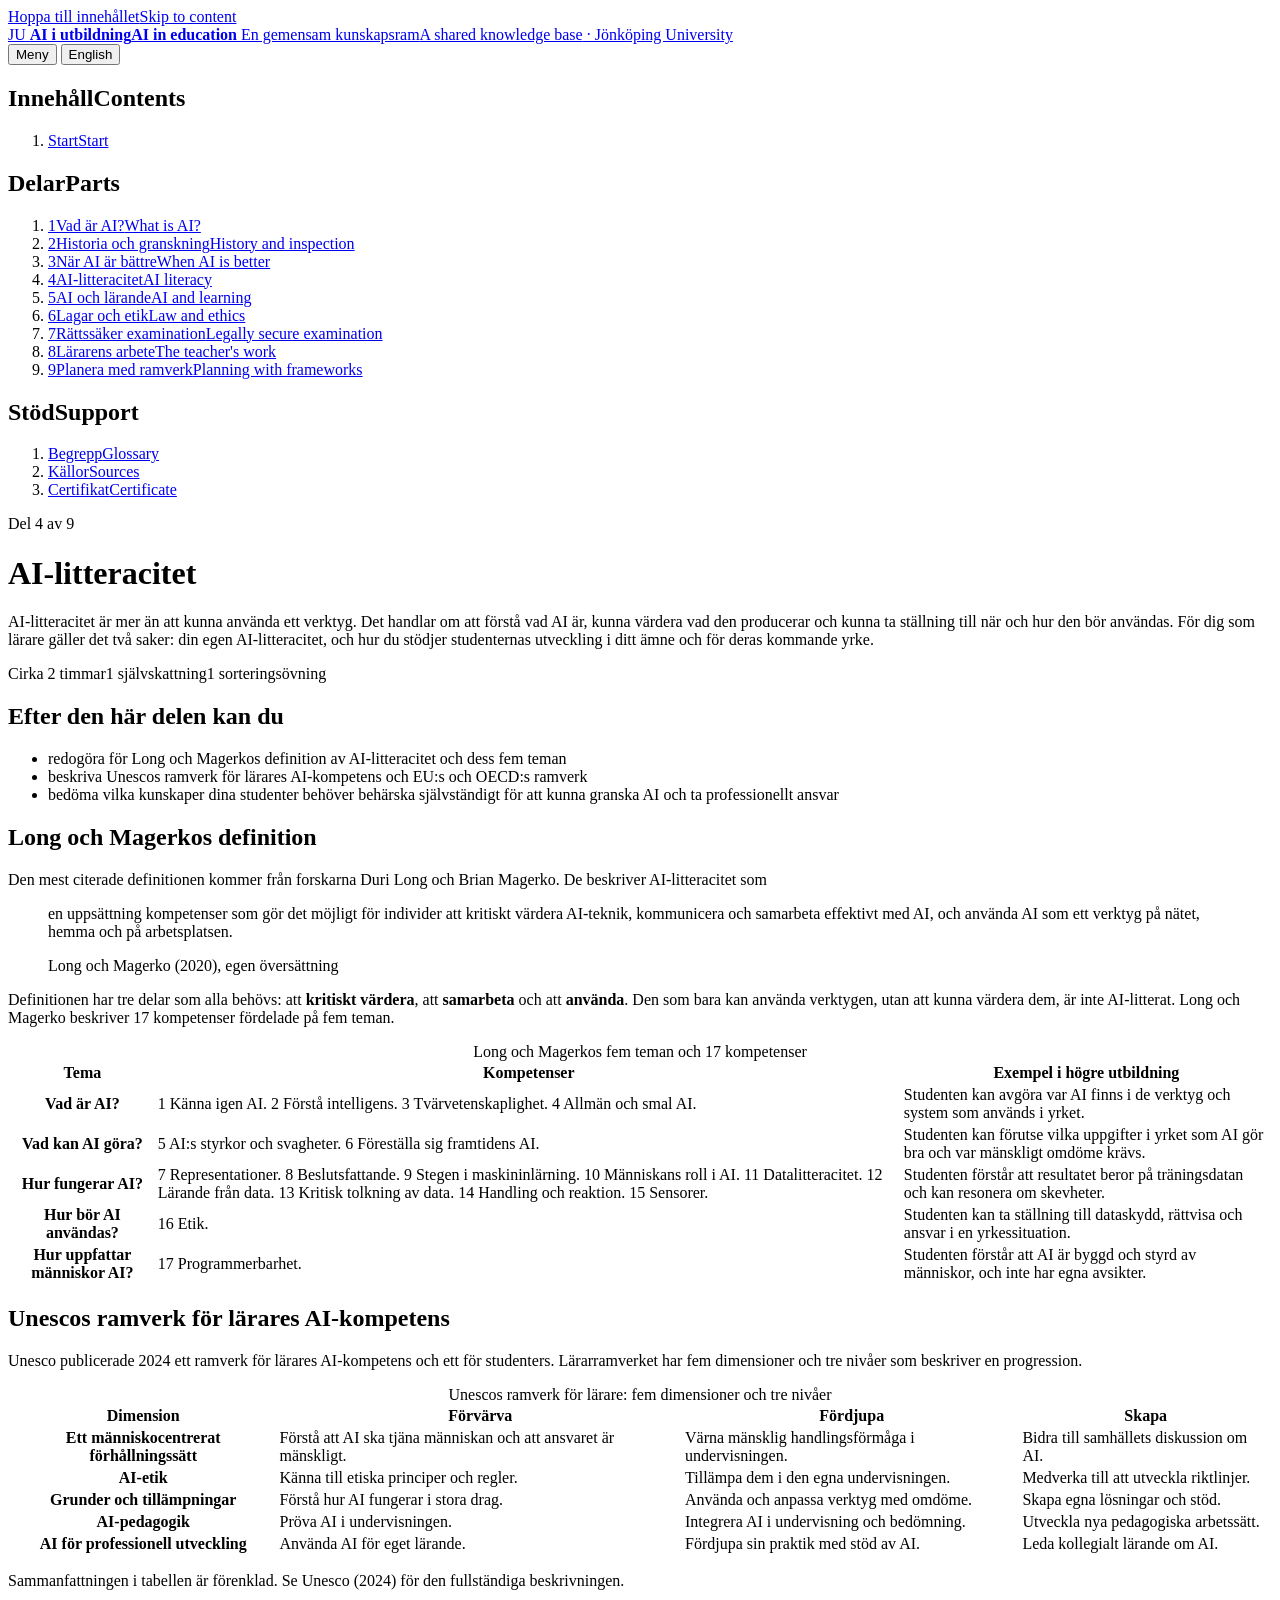
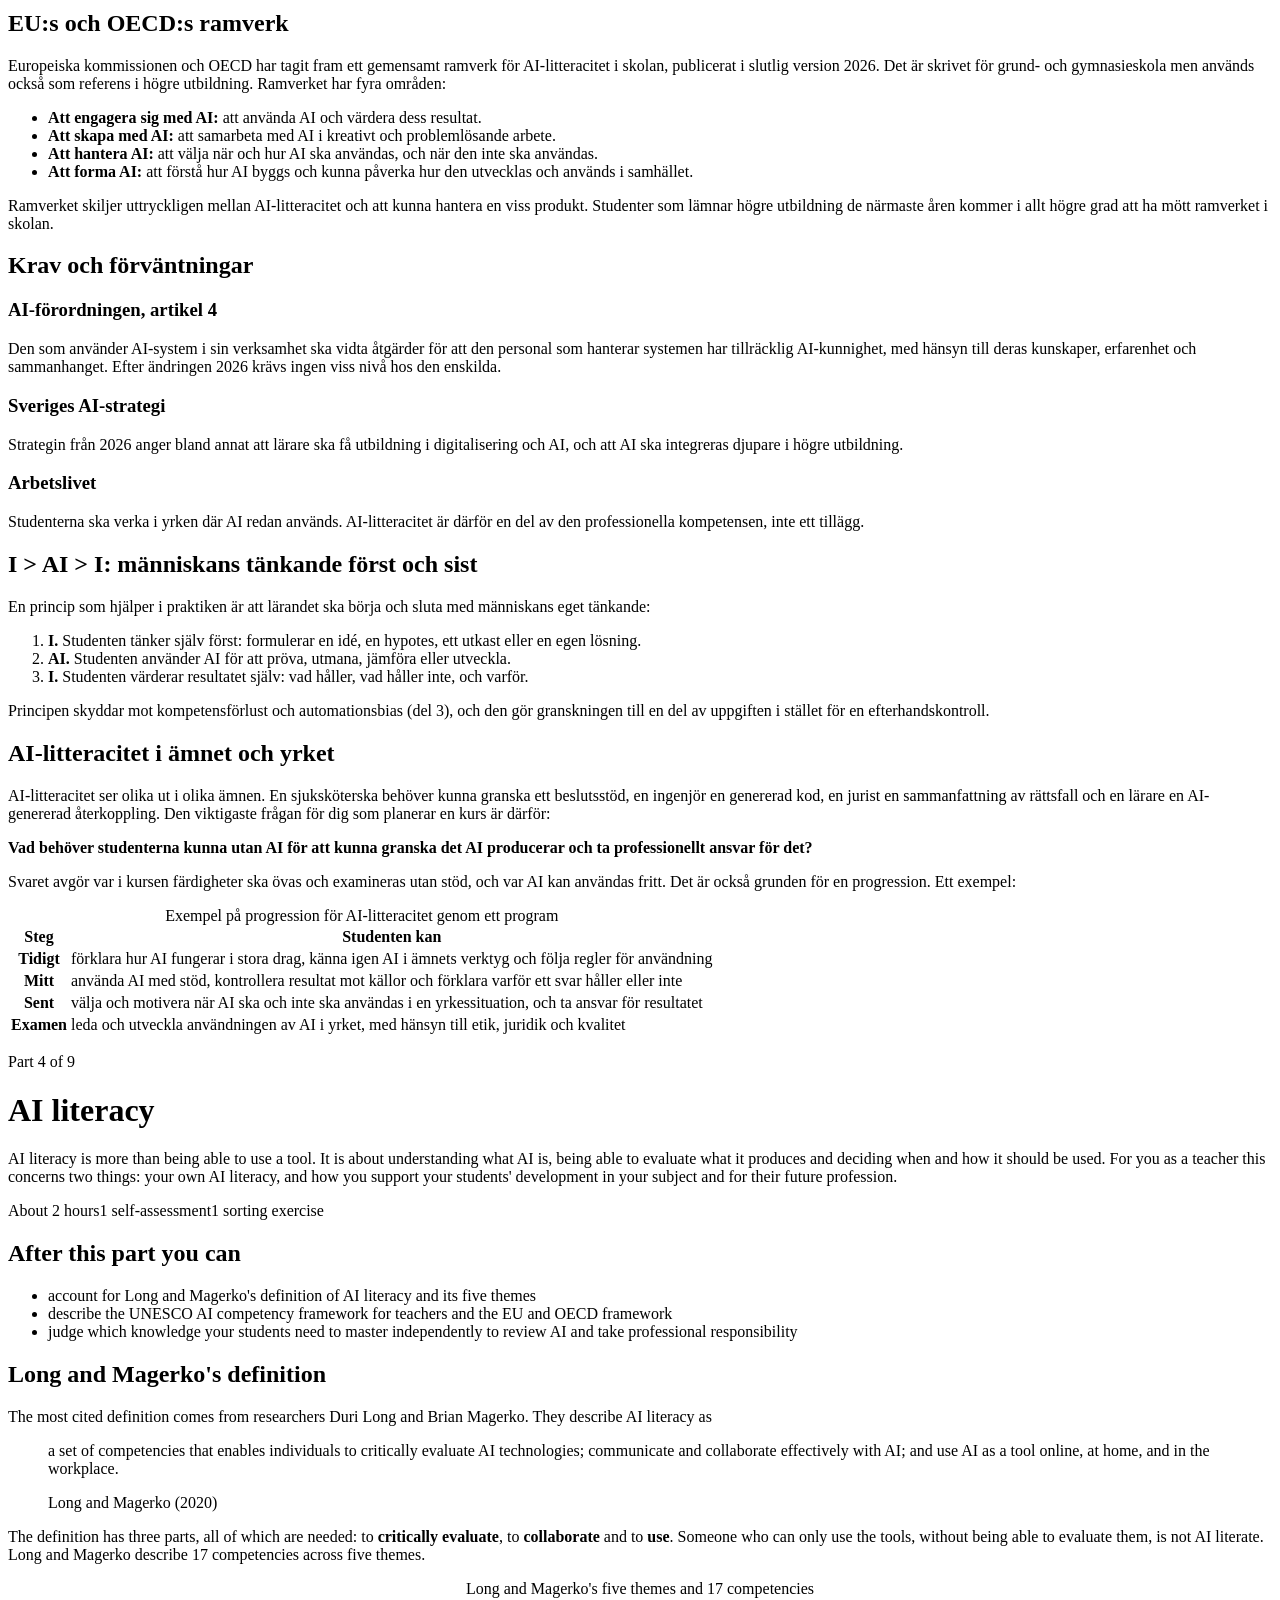
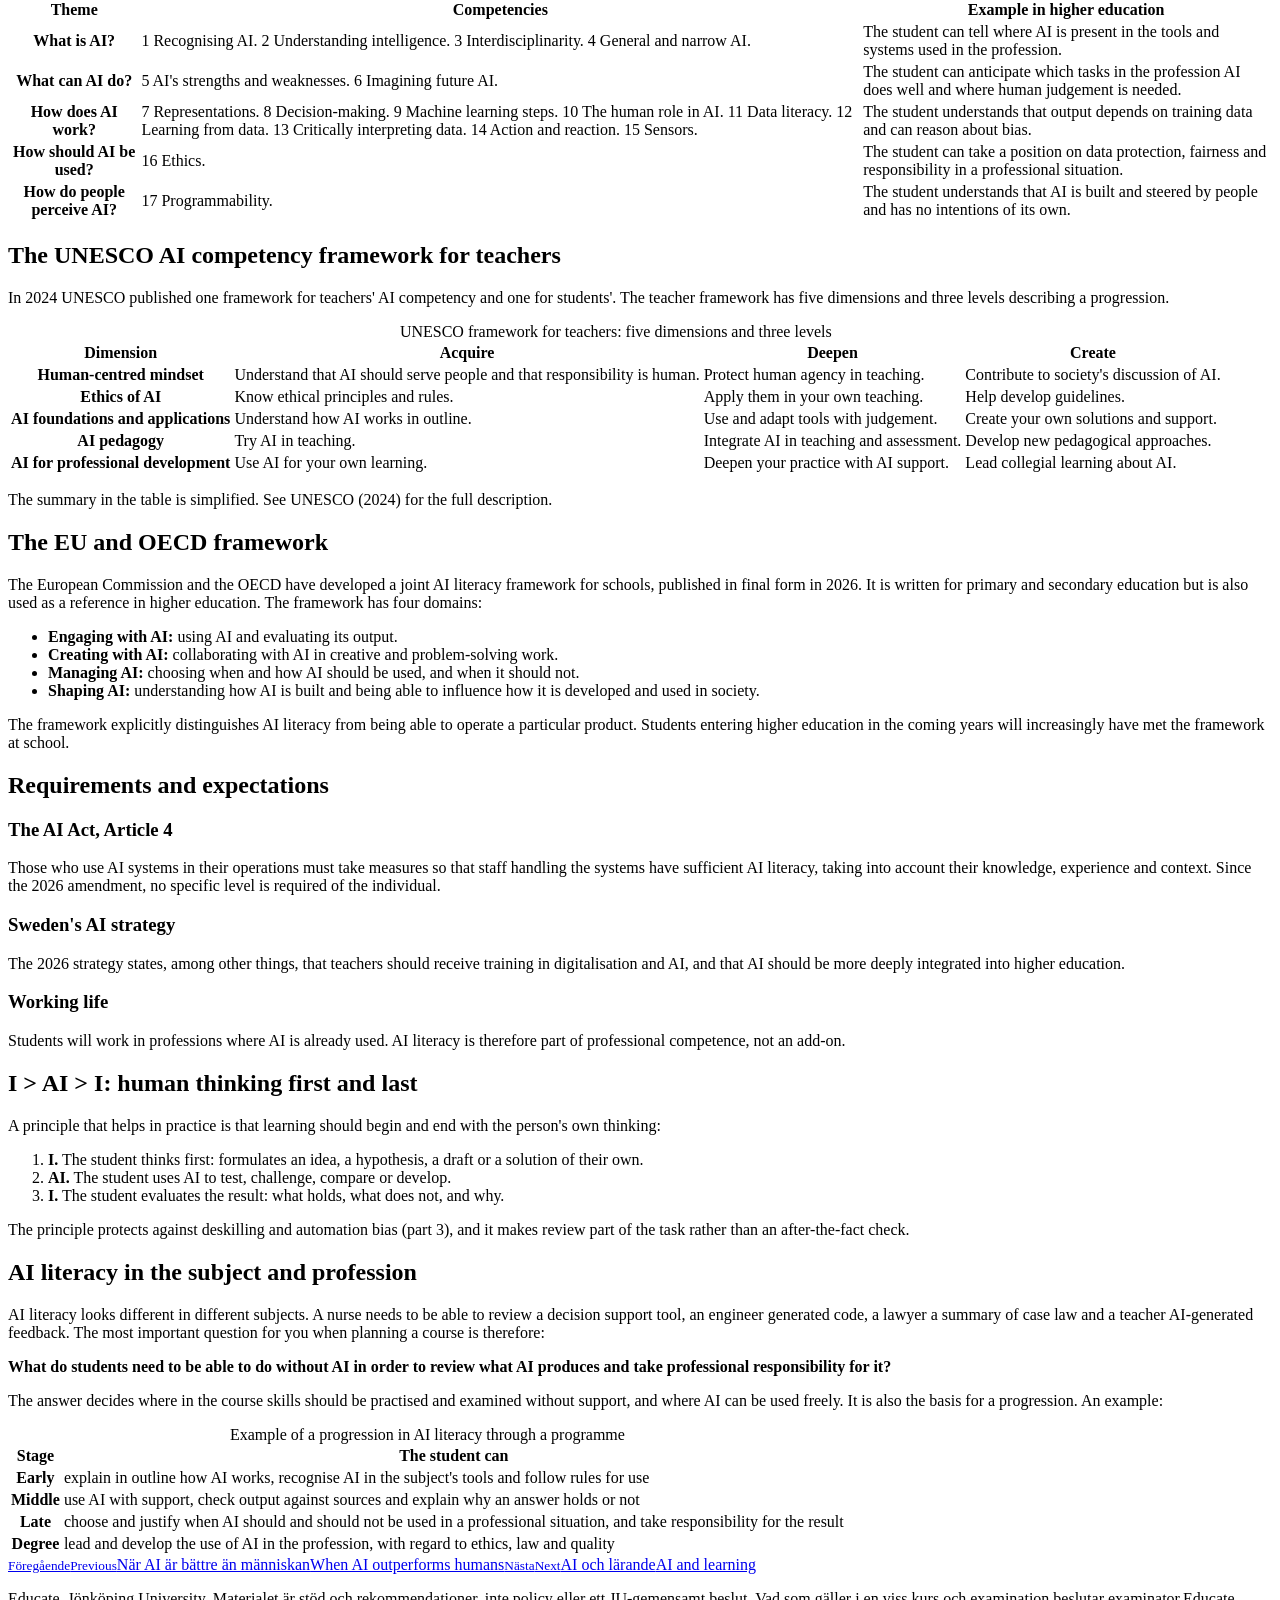
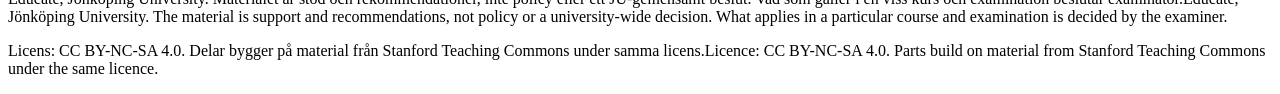
==== ai-litteracitet.html @ 19b761ac "1st draft interactive web course module EducateAI" ====
<!doctype html>
<html lang="sv" data-lang="sv">
<head>
<meta charset="utf-8">
<meta name="viewport" content="width=device-width, initial-scale=1">
<title data-sv="AI-litteracitet | AI i utbildning" data-en="AI literacy | AI in education">AI-litteracitet | AI i utbildning</title>
<meta name="description" content="Long och Magerko, Unescos och EU:s ramverk, AI-förordningens krav och AI-litteracitet i ämne och yrke.">
<link rel="stylesheet" href="assets/style.css">
<script>(function(){try{var q=new URLSearchParams(location.search).get('lang');var l=q||JSON.parse(localStorage.getItem('aiu:lang')||'"sv"');if(l==='en'){document.documentElement.lang='en';document.documentElement.dataset.lang='en';}}catch(e){}})();</script>
<script src="assets/app.js" defer></script>
</head>
<body data-page="ai-litteracitet">
<a class="skip" href="#main"><span class="l-sv">Hoppa till innehållet</span><span class="l-en">Skip to content</span></a>
<header class="top">
  <div class="top-inner">
    <a class="brand" href="index.html" data-internal>
      <span class="brand-mark" aria-hidden="true">JU</span>
      <span class="brand-text"><strong><span class="l-sv">AI i utbildning</span><span class="l-en">AI in education</span></strong>
      <span><span class="l-sv">En gemensam kunskapsram</span><span class="l-en">A shared knowledge base</span> · Jönköping University</span></span>
    </a>
    <div class="top-actions">
      <button type="button" class="btn-top menu-btn" id="menuBtn" aria-controls="side" aria-expanded="false">Meny</button>
      <button type="button" class="btn-top" id="langBtn" lang="en" aria-label="Switch to English">English</button>
    </div>
  </div>
</header>
<div class="layout">
<nav class="side" id="side" aria-labelledby="navTitle"><h2 id="navTitle"><span class="l-sv">Innehåll</span><span class="l-en">Contents</span></h2><ol><li><a href="index.html" data-internal data-page="index"><span class="num" aria-hidden="true"></span><span><span class="l-sv">Start</span><span class="l-en">Start</span></span><span></span></a></li></ol><h2 class="group"><span class="l-sv">Delar</span><span class="l-en">Parts</span></h2><ol><li><a href="vad-ar-ai.html" data-internal data-page="vad-ar-ai"><span class="num" aria-hidden="true">1</span><span><span class="l-sv">Vad är AI?</span><span class="l-en">What is AI?</span></span><span class="done" role="img"></span></a></li><li><a href="historia.html" data-internal data-page="historia"><span class="num" aria-hidden="true">2</span><span><span class="l-sv">Historia och granskning</span><span class="l-en">History and inspection</span></span><span class="done" role="img"></span></a></li><li><a href="nar-ai-ar-battre.html" data-internal data-page="nar-ai-ar-battre"><span class="num" aria-hidden="true">3</span><span><span class="l-sv">När AI är bättre</span><span class="l-en">When AI is better</span></span><span class="done" role="img"></span></a></li><li><a href="ai-litteracitet.html" data-internal data-page="ai-litteracitet" aria-current="page"><span class="num" aria-hidden="true">4</span><span><span class="l-sv">AI-litteracitet</span><span class="l-en">AI literacy</span></span><span class="done" role="img"></span></a></li><li><a href="ai-och-larande.html" data-internal data-page="ai-och-larande"><span class="num" aria-hidden="true">5</span><span><span class="l-sv">AI och lärande</span><span class="l-en">AI and learning</span></span><span class="done" role="img"></span></a></li><li><a href="lagar-och-etik.html" data-internal data-page="lagar-och-etik"><span class="num" aria-hidden="true">6</span><span><span class="l-sv">Lagar och etik</span><span class="l-en">Law and ethics</span></span><span class="done" role="img"></span></a></li><li><a href="rattssaker-examination.html" data-internal data-page="rattssaker-examination"><span class="num" aria-hidden="true">7</span><span><span class="l-sv">Rättssäker examination</span><span class="l-en">Legally secure examination</span></span><span class="done" role="img"></span></a></li><li><a href="lararens-arbete.html" data-internal data-page="lararens-arbete"><span class="num" aria-hidden="true">8</span><span><span class="l-sv">Lärarens arbete</span><span class="l-en">The teacher's work</span></span><span class="done" role="img"></span></a></li><li><a href="planera.html" data-internal data-page="planera"><span class="num" aria-hidden="true">9</span><span><span class="l-sv">Planera med ramverk</span><span class="l-en">Planning with frameworks</span></span><span class="done" role="img"></span></a></li></ol><h2 class="group"><span class="l-sv">Stöd</span><span class="l-en">Support</span></h2><ol><li><a href="begrepp.html" data-internal data-page="begrepp"><span class="num" aria-hidden="true"></span><span><span class="l-sv">Begrepp</span><span class="l-en">Glossary</span></span><span></span></a></li><li><a href="kallor.html" data-internal data-page="kallor"><span class="num" aria-hidden="true"></span><span><span class="l-sv">Källor</span><span class="l-en">Sources</span></span><span></span></a></li><li><a href="certifikat.html" data-internal data-page="certifikat"><span class="num" aria-hidden="true"></span><span><span class="l-sv">Certifikat</span><span class="l-en">Certificate</span></span><span></span></a></li></ol></nav>
<main id="main" tabindex="-1">
<div class="l-sv" lang="sv">
  <p class="crumbs">Del 4 av 9</p>
  <h1>AI-litteracitet</h1>
  <p class="lead">AI-litteracitet är mer än att kunna använda ett verktyg. Det handlar om att förstå vad AI är, kunna värdera vad den producerar och kunna ta ställning till när och hur den bör användas. För dig som lärare gäller det två saker: din egen AI-litteracitet, och hur du stödjer studenternas utveckling i ditt ämne och för deras kommande yrke.</p>
  <div class="meta-row"><span>Cirka 2 timmar</span><span>1 självskattning</span><span>1 sorteringsövning</span></div>

  <section class="goals" aria-labelledby="g4sv">
    <h2 id="g4sv">Efter den här delen kan du</h2>
    <ul>
      <li>redogöra för Long och Magerkos definition av AI-litteracitet och dess fem teman</li>
      <li>beskriva Unescos ramverk för lärares AI-kompetens och EU:s och OECD:s ramverk</li>
      <li>bedöma vilka kunskaper dina studenter behöver behärska självständigt för att kunna granska AI och ta professionellt ansvar</li>
    </ul>
  </section>
  <div class="gate" data-kind="bridge"><script type="application/json">{"q": "Med fällorna från förra delen i tankarna: vilka förmågor behöver en person ha för att inte gå i dem?", "prev": "nar-ai-ar-battre"}</script></div>


  <h2>Long och Magerkos definition</h2>
  <p>Den mest citerade definitionen kommer från forskarna Duri Long och Brian Magerko. De beskriver AI-litteracitet som</p>
  <blockquote><p>en uppsättning kompetenser som gör det möjligt för individer att kritiskt värdera AI-teknik, kommunicera och samarbeta effektivt med AI, och använda AI som ett verktyg på nätet, hemma och på arbetsplatsen.</p><footer>Long och Magerko (2020), egen översättning</footer></blockquote>
  <p>Definitionen har tre delar som alla behövs: att <strong>kritiskt värdera</strong>, att <strong>samarbeta</strong> och att <strong>använda</strong>. Den som bara kan använda verktygen, utan att kunna värdera dem, är inte AI-litterat. Long och Magerko beskriver 17 kompetenser fördelade på fem teman.</p>

  <div class="table-wrap">
  <table>
    <caption>Long och Magerkos fem teman och 17 kompetenser</caption>
    <thead><tr><th scope="col">Tema</th><th scope="col">Kompetenser</th><th scope="col">Exempel i högre utbildning</th></tr></thead>
    <tbody>
      <tr><th scope="row">Vad är AI?</th><td>1 Känna igen AI. 2 Förstå intelligens. 3 Tvärvetenskaplighet. 4 Allmän och smal AI.</td><td>Studenten kan avgöra var AI finns i de verktyg och system som används i yrket.</td></tr>
      <tr><th scope="row">Vad kan AI göra?</th><td>5 AI:s styrkor och svagheter. 6 Föreställa sig framtidens AI.</td><td>Studenten kan förutse vilka uppgifter i yrket som AI gör bra och var mänskligt omdöme krävs.</td></tr>
      <tr><th scope="row">Hur fungerar AI?</th><td>7 Representationer. 8 Beslutsfattande. 9 Stegen i maskininlärning. 10 Människans roll i AI. 11 Datalitteracitet. 12 Lärande från data. 13 Kritisk tolkning av data. 14 Handling och reaktion. 15 Sensorer.</td><td>Studenten förstår att resultatet beror på träningsdatan och kan resonera om skevheter.</td></tr>
      <tr><th scope="row">Hur bör AI användas?</th><td>16 Etik.</td><td>Studenten kan ta ställning till dataskydd, rättvisa och ansvar i en yrkessituation.</td></tr>
      <tr><th scope="row">Hur uppfattar människor AI?</th><td>17 Programmerbarhet.</td><td>Studenten förstår att AI är byggd och styrd av människor, och inte har egna avsikter.</td></tr>
    </tbody>
  </table>
  </div>

  <div class="ex" data-type="sort">
    <script type="application/json">{
      "badge": "Sortera", "title": "Vilket tema hör det till?",
      "intro": "Placera varje förmåga under det tema hos Long och Magerko som den passar bäst.",
      "categories": ["Vad är AI?", "Vad kan AI göra?", "Hur fungerar AI?", "Hur bör AI användas?", "Hur uppfattar människor AI?"],
      "items": [
        {"t": "Att kunna avgöra om en funktion i en journal- eller ekonomisystem bygger på AI.", "c": 0, "fb": "Att känna igen AI är den första kompetensen."},
        {"t": "Att förklara varför ett system tränat på data från ett land kan fungera sämre i ett annat.", "c": 2, "fb": "Det handlar om lärande från data och kritisk tolkning av data."},
        {"t": "Att bedöma vilka moment i en arbetsprocess som AI klarar och var en människa behövs.", "c": 1, "fb": "AI:s styrkor och svagheter."},
        {"t": "Att ta ställning till om en klients uppgifter får matas in i ett AI-verktyg.", "c": 3, "fb": "Etik, inklusive dataskydd och ansvar."},
        {"t": "Att förstå att en chattjänst inte har egna avsikter utan är byggd och styrd av människor.", "c": 4, "fb": "Programmerbarhet, och ett motmedel mot förmänskligande."},
        {"t": "Att kunna förklara i stora drag hur ett system lär sig från exempel.", "c": 2, "fb": "Stegen i maskininlärning."}
      ]
    }</script>
  </div>

    <div class="gate" data-kind="pause"><script type="application/json">{"q": "Long och Magerko skiljer på att använda, samarbeta och kritiskt värdera. Vilken av de tre är svagast hos dina studenter i dag, och hur märks det?"}</script></div>
  <h2>Unescos ramverk för lärares AI-kompetens</h2>
  <p>Unesco publicerade 2024 ett ramverk för lärares AI-kompetens och ett för studenters. Lärarramverket har fem dimensioner och tre nivåer som beskriver en progression.</p>
  <div class="table-wrap">
  <table>
    <caption>Unescos ramverk för lärare: fem dimensioner och tre nivåer</caption>
    <thead><tr><th scope="col">Dimension</th><th scope="col">Förvärva</th><th scope="col">Fördjupa</th><th scope="col">Skapa</th></tr></thead>
    <tbody>
      <tr><th scope="row">Ett människocentrerat förhållningssätt</th><td>Förstå att AI ska tjäna människan och att ansvaret är mänskligt.</td><td>Värna mänsklig handlingsförmåga i undervisningen.</td><td>Bidra till samhällets diskussion om AI.</td></tr>
      <tr><th scope="row">AI-etik</th><td>Känna till etiska principer och regler.</td><td>Tillämpa dem i den egna undervisningen.</td><td>Medverka till att utveckla riktlinjer.</td></tr>
      <tr><th scope="row">Grunder och tillämpningar</th><td>Förstå hur AI fungerar i stora drag.</td><td>Använda och anpassa verktyg med omdöme.</td><td>Skapa egna lösningar och stöd.</td></tr>
      <tr><th scope="row">AI-pedagogik</th><td>Pröva AI i undervisningen.</td><td>Integrera AI i undervisning och bedömning.</td><td>Utveckla nya pedagogiska arbetssätt.</td></tr>
      <tr><th scope="row">AI för professionell utveckling</th><td>Använda AI för eget lärande.</td><td>Fördjupa sin praktik med stöd av AI.</td><td>Leda kollegialt lärande om AI.</td></tr>
    </tbody>
  </table>
  </div>
  <p class="small muted">Sammanfattningen i tabellen är förenklad. Se Unesco (2024) för den fullständiga beskrivningen.</p>

  <div class="ex" data-type="self">
    <script type="application/json">{
      "id": "unesco", "badge": "Självskattning", "title": "Var står du enligt Unescos ramverk?",
      "intro": "Välj den nivå som bäst beskriver dig i dag för varje dimension. Använd resultatet när du planerar din fortsatta utveckling.",
      "levels": [
        {"name": "Inte ännu", "desc": "Jag har ännu inte arbetat med detta."},
        {"name": "Förvärva", "desc": "Jag har grundläggande förståelse och har prövat."},
        {"name": "Fördjupa", "desc": "Jag tillämpar detta med omdöme i min undervisning."},
        {"name": "Skapa", "desc": "Jag utvecklar nya arbetssätt och stödjer andra."}
      ],
      "dims": [
        {"name": "Människocentrerat förhållningssätt", "desc": "AI ska tjäna människan, och ansvaret är mänskligt."},
        {"name": "AI-etik", "desc": "Principer, regler och deras tillämpning."},
        {"name": "Grunder och tillämpningar", "desc": "Hur AI fungerar, och att använda verktyg med omdöme."},
        {"name": "AI-pedagogik", "desc": "AI i undervisning, lärande och bedömning."},
        {"name": "AI för professionell utveckling", "desc": "AI för ditt eget lärande och kollegialt lärande."}
      ],
      "advice": "Dimensioner att prioritera:"
    }</script>
  </div>

  <h2>EU:s och OECD:s ramverk</h2>
  <p>Europeiska kommissionen och OECD har tagit fram ett gemensamt ramverk för AI-litteracitet i skolan, publicerat i slutlig version 2026. Det är skrivet för grund- och gymnasieskola men används också som referens i högre utbildning. Ramverket har fyra områden:</p>
  <ul>
    <li><strong>Att engagera sig med AI:</strong> att använda AI och värdera dess resultat.</li>
    <li><strong>Att skapa med AI:</strong> att samarbeta med AI i kreativt och problemlösande arbete.</li>
    <li><strong>Att hantera AI:</strong> att välja när och hur AI ska användas, och när den inte ska användas.</li>
    <li><strong>Att forma AI:</strong> att förstå hur AI byggs och kunna påverka hur den utvecklas och används i samhället.</li>
  </ul>
  <p>Ramverket skiljer uttryckligen mellan AI-litteracitet och att kunna hantera en viss produkt. Studenter som lämnar högre utbildning de närmaste åren kommer i allt högre grad att ha mött ramverket i skolan.</p>

  <h2>Krav och förväntningar</h2>
  <div class="grid">
    <div class="card"><h3>AI-förordningen, artikel 4</h3><p>Den som använder AI-system i sin verksamhet ska vidta åtgärder för att den personal som hanterar systemen har tillräcklig AI-kunnighet, med hänsyn till deras kunskaper, erfarenhet och sammanhanget. Efter ändringen 2026 krävs ingen viss nivå hos den enskilda.</p></div>
    <div class="card"><h3>Sveriges AI-strategi</h3><p>Strategin från 2026 anger bland annat att lärare ska få utbildning i digitalisering och AI, och att AI ska integreras djupare i högre utbildning.</p></div>
    <div class="card"><h3>Arbetslivet</h3><p>Studenterna ska verka i yrken där AI redan används. AI-litteracitet är därför en del av den professionella kompetensen, inte ett tillägg.</p></div>
  </div>

  <h2>I &gt; AI &gt; I: människans tänkande först och sist</h2>
  <p>En princip som hjälper i praktiken är att lärandet ska börja och sluta med människans eget tänkande:</p>
  <ol>
    <li><strong>I.</strong> Studenten tänker själv först: formulerar en idé, en hypotes, ett utkast eller en egen lösning.</li>
    <li><strong>AI.</strong> Studenten använder AI för att pröva, utmana, jämföra eller utveckla.</li>
    <li><strong>I.</strong> Studenten värderar resultatet själv: vad håller, vad håller inte, och varför.</li>
  </ol>
  <p>Principen skyddar mot kompetensförlust och automationsbias (del 3), och den gör granskningen till en del av uppgiften i stället för en efterhandskontroll.</p>

    <div class="gate" data-kind="pause"><script type="application/json">{"q": "Hur skulle principen I > AI > I se ut i en konkret uppgift i en av dina kurser?"}</script></div>
  <h2>AI-litteracitet i ämnet och yrket</h2>
  <p>AI-litteracitet ser olika ut i olika ämnen. En sjuksköterska behöver kunna granska ett beslutsstöd, en ingenjör en genererad kod, en jurist en sammanfattning av rättsfall och en lärare en AI-genererad återkoppling. Den viktigaste frågan för dig som planerar en kurs är därför:</p>
  <div class="box key"><p><strong>Vad behöver studenterna kunna utan AI för att kunna granska det AI producerar och ta professionellt ansvar för det?</strong></p></div>
  <p>Svaret avgör var i kursen färdigheter ska övas och examineras utan stöd, och var AI kan användas fritt. Det är också grunden för en progression. Ett exempel:</p>
  <div class="table-wrap">
  <table>
    <caption>Exempel på progression för AI-litteracitet genom ett program</caption>
    <thead><tr><th scope="col">Steg</th><th scope="col">Studenten kan</th></tr></thead>
    <tbody>
      <tr><th scope="row">Tidigt</th><td>förklara hur AI fungerar i stora drag, känna igen AI i ämnets verktyg och följa regler för användning</td></tr>
      <tr><th scope="row">Mitt</th><td>använda AI med stöd, kontrollera resultat mot källor och förklara varför ett svar håller eller inte</td></tr>
      <tr><th scope="row">Sent</th><td>välja och motivera när AI ska och inte ska användas i en yrkessituation, och ta ansvar för resultatet</td></tr>
      <tr><th scope="row">Examen</th><td>leda och utveckla användningen av AI i yrket, med hänsyn till etik, juridik och kvalitet</td></tr>
    </tbody>
  </table>
  </div>

  <div class="ex" data-type="reflect">
    <script type="application/json">{
      "id": "litteracitet", "badge": "Reflektion", "title": "AI-litteracitet i ditt ämne",
      "fields": [
        {"label": "Vilka AI-verktyg eller AI-baserade system möter dina studenter i sitt kommande yrke?"},
        {"label": "Vad behöver de kunna utan AI för att kunna granska det AI producerar?"},
        {"label": "Vilken av Long och Magerkos kompetenser är viktigast att arbeta med i din kurs, och hur?"}
      ]
    }</script>
  </div>
  <div class="gate" data-kind="exit"><script type="application/json">{"q": "Vad är det viktigaste du tar med dig från den här delen? Formulera det så att du kan använda det i nästa del."}</script></div>
</div>

<div class="l-en" lang="en">
  <p class="crumbs">Part 4 of 9</p>
  <h1>AI literacy</h1>
  <p class="lead">AI literacy is more than being able to use a tool. It is about understanding what AI is, being able to evaluate what it produces and deciding when and how it should be used. For you as a teacher this concerns two things: your own AI literacy, and how you support your students' development in your subject and for their future profession.</p>
  <div class="meta-row"><span>About 2 hours</span><span>1 self-assessment</span><span>1 sorting exercise</span></div>

  <section class="goals" aria-labelledby="g4en">
    <h2 id="g4en">After this part you can</h2>
    <ul>
      <li>account for Long and Magerko's definition of AI literacy and its five themes</li>
      <li>describe the UNESCO AI competency framework for teachers and the EU and OECD framework</li>
      <li>judge which knowledge your students need to master independently to review AI and take professional responsibility</li>
    </ul>
  </section>
  <div class="gate" data-kind="bridge"><script type="application/json">{"q": "With the traps from the previous part in mind: what abilities does a person need in order not to fall into them?", "prev": "nar-ai-ar-battre"}</script></div>


  <h2>Long and Magerko's definition</h2>
  <p>The most cited definition comes from researchers Duri Long and Brian Magerko. They describe AI literacy as</p>
  <blockquote><p>a set of competencies that enables individuals to critically evaluate AI technologies; communicate and collaborate effectively with AI; and use AI as a tool online, at home, and in the workplace.</p><footer>Long and Magerko (2020)</footer></blockquote>
  <p>The definition has three parts, all of which are needed: to <strong>critically evaluate</strong>, to <strong>collaborate</strong> and to <strong>use</strong>. Someone who can only use the tools, without being able to evaluate them, is not AI literate. Long and Magerko describe 17 competencies across five themes.</p>

  <div class="table-wrap">
  <table>
    <caption>Long and Magerko's five themes and 17 competencies</caption>
    <thead><tr><th scope="col">Theme</th><th scope="col">Competencies</th><th scope="col">Example in higher education</th></tr></thead>
    <tbody>
      <tr><th scope="row">What is AI?</th><td>1 Recognising AI. 2 Understanding intelligence. 3 Interdisciplinarity. 4 General and narrow AI.</td><td>The student can tell where AI is present in the tools and systems used in the profession.</td></tr>
      <tr><th scope="row">What can AI do?</th><td>5 AI's strengths and weaknesses. 6 Imagining future AI.</td><td>The student can anticipate which tasks in the profession AI does well and where human judgement is needed.</td></tr>
      <tr><th scope="row">How does AI work?</th><td>7 Representations. 8 Decision-making. 9 Machine learning steps. 10 The human role in AI. 11 Data literacy. 12 Learning from data. 13 Critically interpreting data. 14 Action and reaction. 15 Sensors.</td><td>The student understands that output depends on training data and can reason about bias.</td></tr>
      <tr><th scope="row">How should AI be used?</th><td>16 Ethics.</td><td>The student can take a position on data protection, fairness and responsibility in a professional situation.</td></tr>
      <tr><th scope="row">How do people perceive AI?</th><td>17 Programmability.</td><td>The student understands that AI is built and steered by people and has no intentions of its own.</td></tr>
    </tbody>
  </table>
  </div>

  <div class="ex" data-type="sort">
    <script type="application/json">{
      "badge": "Sort", "title": "Which theme does it belong to?",
      "intro": "Place each ability under the Long and Magerko theme it fits best.",
      "categories": ["What is AI?", "What can AI do?", "How does AI work?", "How should AI be used?", "How do people perceive AI?"],
      "items": [
        {"t": "Being able to tell whether a feature in a records or finance system is based on AI.", "c": 0, "fb": "Recognising AI is the first competency."},
        {"t": "Explaining why a system trained on data from one country may work worse in another.", "c": 2, "fb": "This is about learning from data and critically interpreting data."},
        {"t": "Judging which steps in a work process AI can handle and where a person is needed.", "c": 1, "fb": "AI's strengths and weaknesses."},
        {"t": "Deciding whether a client's information may be entered into an AI tool.", "c": 3, "fb": "Ethics, including data protection and responsibility."},
        {"t": "Understanding that a chat service has no intentions of its own but is built and steered by people.", "c": 4, "fb": "Programmability, and an antidote to anthropomorphism."},
        {"t": "Being able to explain in outline how a system learns from examples.", "c": 2, "fb": "Machine learning steps."}
      ]
    }</script>
  </div>

    <div class="gate" data-kind="pause"><script type="application/json">{"q": "Long and Magerko distinguish between using, collaborating and critically evaluating. Which of the three is weakest among your students today, and how does it show?"}</script></div>
  <h2>The UNESCO AI competency framework for teachers</h2>
  <p>In 2024 UNESCO published one framework for teachers' AI competency and one for students'. The teacher framework has five dimensions and three levels describing a progression.</p>
  <div class="table-wrap">
  <table>
    <caption>UNESCO framework for teachers: five dimensions and three levels</caption>
    <thead><tr><th scope="col">Dimension</th><th scope="col">Acquire</th><th scope="col">Deepen</th><th scope="col">Create</th></tr></thead>
    <tbody>
      <tr><th scope="row">Human-centred mindset</th><td>Understand that AI should serve people and that responsibility is human.</td><td>Protect human agency in teaching.</td><td>Contribute to society's discussion of AI.</td></tr>
      <tr><th scope="row">Ethics of AI</th><td>Know ethical principles and rules.</td><td>Apply them in your own teaching.</td><td>Help develop guidelines.</td></tr>
      <tr><th scope="row">AI foundations and applications</th><td>Understand how AI works in outline.</td><td>Use and adapt tools with judgement.</td><td>Create your own solutions and support.</td></tr>
      <tr><th scope="row">AI pedagogy</th><td>Try AI in teaching.</td><td>Integrate AI in teaching and assessment.</td><td>Develop new pedagogical approaches.</td></tr>
      <tr><th scope="row">AI for professional development</th><td>Use AI for your own learning.</td><td>Deepen your practice with AI support.</td><td>Lead collegial learning about AI.</td></tr>
    </tbody>
  </table>
  </div>
  <p class="small muted">The summary in the table is simplified. See UNESCO (2024) for the full description.</p>

  <div class="ex" data-type="self">
    <script type="application/json">{
      "id": "unesco", "badge": "Self-assessment", "title": "Where are you according to the UNESCO framework?",
      "intro": "Choose the level that best describes you today for each dimension. Use the result when planning your further development.",
      "levels": [
        {"name": "Not yet", "desc": "I have not worked with this yet."},
        {"name": "Acquire", "desc": "I have a basic understanding and have tried it."},
        {"name": "Deepen", "desc": "I apply this with judgement in my teaching."},
        {"name": "Create", "desc": "I develop new approaches and support others."}
      ],
      "dims": [
        {"name": "Human-centred mindset", "desc": "AI should serve people, and responsibility is human."},
        {"name": "Ethics of AI", "desc": "Principles, rules and how to apply them."},
        {"name": "Foundations and applications", "desc": "How AI works, and using tools with judgement."},
        {"name": "AI pedagogy", "desc": "AI in teaching, learning and assessment."},
        {"name": "AI for professional development", "desc": "AI for your own learning and collegial learning."}
      ],
      "advice": "Dimensions to prioritise:"
    }</script>
  </div>

  <h2>The EU and OECD framework</h2>
  <p>The European Commission and the OECD have developed a joint AI literacy framework for schools, published in final form in 2026. It is written for primary and secondary education but is also used as a reference in higher education. The framework has four domains:</p>
  <ul>
    <li><strong>Engaging with AI:</strong> using AI and evaluating its output.</li>
    <li><strong>Creating with AI:</strong> collaborating with AI in creative and problem-solving work.</li>
    <li><strong>Managing AI:</strong> choosing when and how AI should be used, and when it should not.</li>
    <li><strong>Shaping AI:</strong> understanding how AI is built and being able to influence how it is developed and used in society.</li>
  </ul>
  <p>The framework explicitly distinguishes AI literacy from being able to operate a particular product. Students entering higher education in the coming years will increasingly have met the framework at school.</p>

  <h2>Requirements and expectations</h2>
  <div class="grid">
    <div class="card"><h3>The AI Act, Article 4</h3><p>Those who use AI systems in their operations must take measures so that staff handling the systems have sufficient AI literacy, taking into account their knowledge, experience and context. Since the 2026 amendment, no specific level is required of the individual.</p></div>
    <div class="card"><h3>Sweden's AI strategy</h3><p>The 2026 strategy states, among other things, that teachers should receive training in digitalisation and AI, and that AI should be more deeply integrated into higher education.</p></div>
    <div class="card"><h3>Working life</h3><p>Students will work in professions where AI is already used. AI literacy is therefore part of professional competence, not an add-on.</p></div>
  </div>

  <h2>I &gt; AI &gt; I: human thinking first and last</h2>
  <p>A principle that helps in practice is that learning should begin and end with the person's own thinking:</p>
  <ol>
    <li><strong>I.</strong> The student thinks first: formulates an idea, a hypothesis, a draft or a solution of their own.</li>
    <li><strong>AI.</strong> The student uses AI to test, challenge, compare or develop.</li>
    <li><strong>I.</strong> The student evaluates the result: what holds, what does not, and why.</li>
  </ol>
  <p>The principle protects against deskilling and automation bias (part 3), and it makes review part of the task rather than an after-the-fact check.</p>

    <div class="gate" data-kind="pause"><script type="application/json">{"q": "What would the I > AI > I principle look like in a concrete task in one of your courses?"}</script></div>
  <h2>AI literacy in the subject and profession</h2>
  <p>AI literacy looks different in different subjects. A nurse needs to be able to review a decision support tool, an engineer generated code, a lawyer a summary of case law and a teacher AI-generated feedback. The most important question for you when planning a course is therefore:</p>
  <div class="box key"><p><strong>What do students need to be able to do without AI in order to review what AI produces and take professional responsibility for it?</strong></p></div>
  <p>The answer decides where in the course skills should be practised and examined without support, and where AI can be used freely. It is also the basis for a progression. An example:</p>
  <div class="table-wrap">
  <table>
    <caption>Example of a progression in AI literacy through a programme</caption>
    <thead><tr><th scope="col">Stage</th><th scope="col">The student can</th></tr></thead>
    <tbody>
      <tr><th scope="row">Early</th><td>explain in outline how AI works, recognise AI in the subject's tools and follow rules for use</td></tr>
      <tr><th scope="row">Middle</th><td>use AI with support, check output against sources and explain why an answer holds or not</td></tr>
      <tr><th scope="row">Late</th><td>choose and justify when AI should and should not be used in a professional situation, and take responsibility for the result</td></tr>
      <tr><th scope="row">Degree</th><td>lead and develop the use of AI in the profession, with regard to ethics, law and quality</td></tr>
    </tbody>
  </table>
  </div>

  <div class="ex" data-type="reflect">
    <script type="application/json">{
      "id": "litteracitet", "badge": "Reflection", "title": "AI literacy in your subject",
      "fields": [
        {"label": "Which AI tools or AI-based systems will your students meet in their future profession?"},
        {"label": "What do they need to be able to do without AI in order to review what AI produces?"},
        {"label": "Which of Long and Magerko's competencies is most important to work on in your course, and how?"}
      ]
    }</script>
  </div>
  <div class="gate" data-kind="exit"><script type="application/json">{"q": "What is the most important thing you take with you from this part? Phrase it so that you can use it in the next part."}</script></div>
</div>
<section class="journey" aria-live="polite"></section>
<nav class="pager" aria-label="Sidor / Pages"><a class="prev" href="nar-ai-ar-battre.html" data-internal rel="prev"><small><span class="l-sv">Föregående</span><span class="l-en">Previous</span></small><span class="l-sv">När AI är bättre än människan</span><span class="l-en">When AI outperforms humans</span></a><a class="next" href="ai-och-larande.html" data-internal rel="next"><small><span class="l-sv">Nästa</span><span class="l-en">Next</span></small><span class="l-sv">AI och lärande</span><span class="l-en">AI and learning</span></a></nav>
</main>
</div>
<footer class="site"><div class="inner">
<p><span class="l-sv">Educate, Jönköping University. Materialet är stöd och rekommendationer, inte policy eller ett JU-gemensamt beslut. Vad som gäller i en viss kurs och examination beslutar examinator.</span><span class="l-en">Educate, Jönköping University. The material is support and recommendations, not policy or a university-wide decision. What applies in a particular course and examination is decided by the examiner.</span></p>
<p><span class="l-sv">Licens: CC BY-NC-SA 4.0. Delar bygger på material från Stanford Teaching Commons under samma licens.</span><span class="l-en">Licence: CC BY-NC-SA 4.0. Parts build on material from Stanford Teaching Commons under the same licence.</span></p>
</div></footer>
</body>
</html>
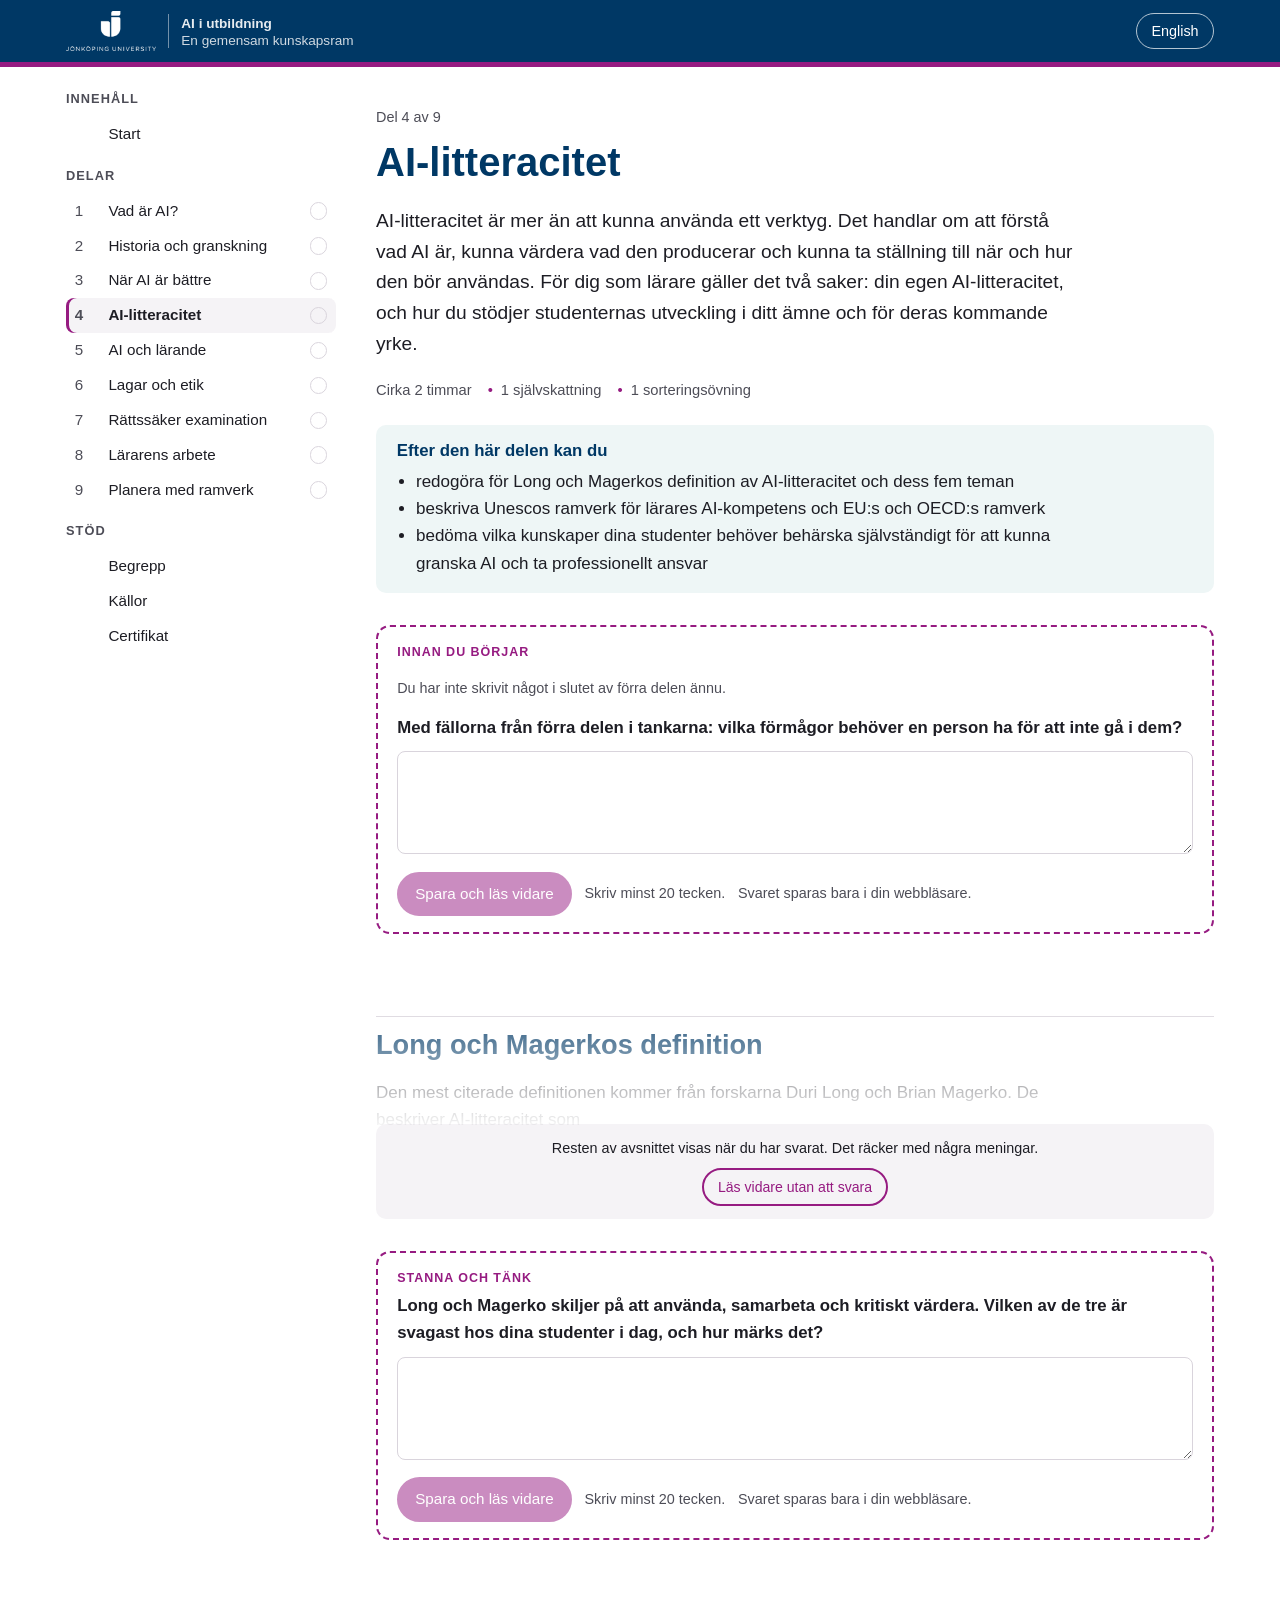
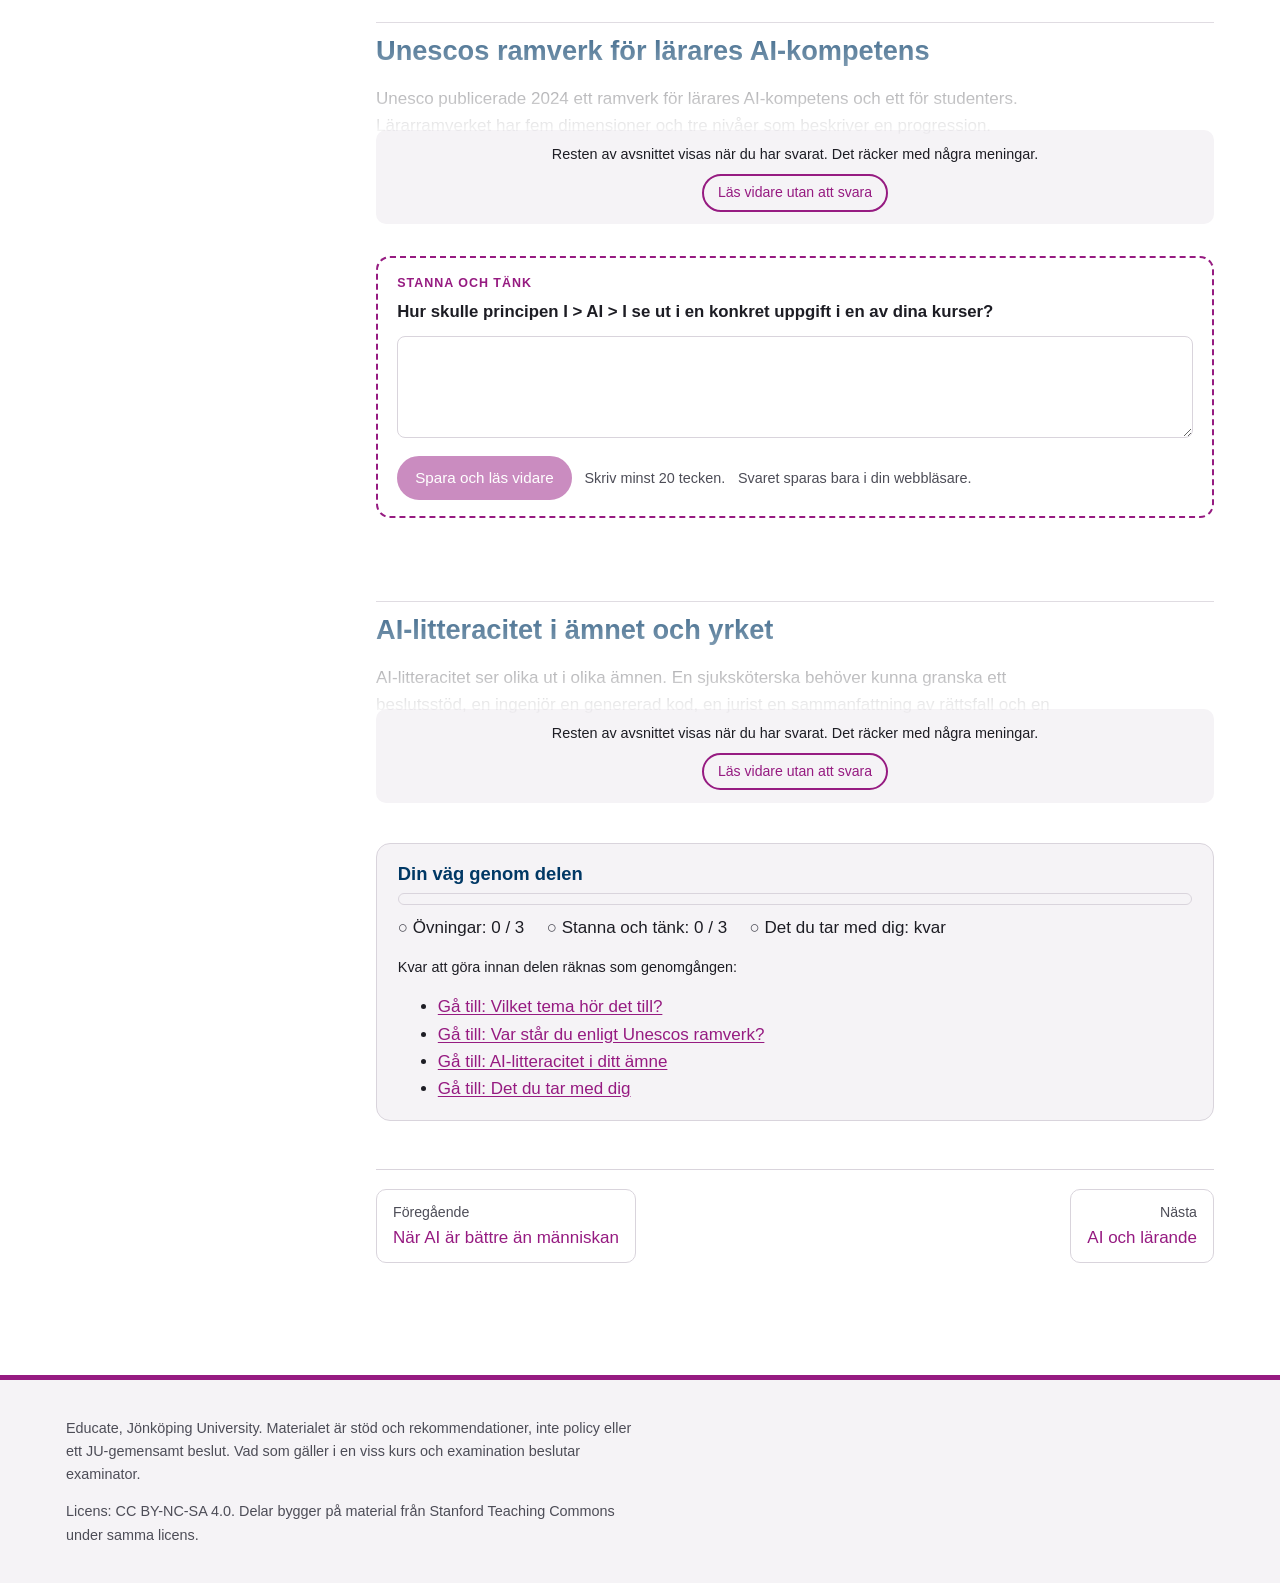
==== commit 328c872d: "Updated - corrections  Version with JU logo and incorrect loading order of the progress and cert fun" ====
--- a/ai-litteracitet.html
+++ b/ai-litteracitet.html
@@ -14,9 +14,9 @@
 <header class="top">
   <div class="top-inner">
     <a class="brand" href="index.html" data-internal>
-      <span class="brand-mark" aria-hidden="true">JU</span>
+      <img class="brand-logo" src="assets/ju-logo-white.png" alt="Jönköping University" width="90" height="40">
       <span class="brand-text"><strong><span class="l-sv">AI i utbildning</span><span class="l-en">AI in education</span></strong>
-      <span><span class="l-sv">En gemensam kunskapsram</span><span class="l-en">A shared knowledge base</span> · Jönköping University</span></span>
+      <span><span class="l-sv">En gemensam kunskapsram</span><span class="l-en">A shared knowledge base</span></span></span>
     </a>
     <div class="top-actions">
       <button type="button" class="btn-top menu-btn" id="menuBtn" aria-controls="side" aria-expanded="false">Meny</button>
--- a/assets/style.css
+++ b/assets/style.css
@@ -0,0 +1,359 @@
+/* Shared styles. JU palette: purple #961B81, teal #55AAA7, dark blue #003865, yellow #FFB500, grey #797979.
+   Yellow and teal are used for decoration only, always with dark text. */
+:root {
+  --ju-purple: #961B81;
+  --ju-teal: #55AAA7;
+  --ju-blue: #003865;
+  --ju-yellow: #FFB500;
+  --ju-grey: #797979;
+
+  --bg: #ffffff;
+  --bg-soft: #f5f3f6;
+  --bg-card: #ffffff;
+  --text: #1d1d24;
+  --text-muted: #4d4d57;
+  --border: #d9d4dc;
+  --link: #961B81;
+  --accent: #961B81;
+  --accent-ink: #ffffff;
+  --head: #003865;
+  --ok: #1b6b3a;
+  --ok-bg: #e6f4ea;
+  --bad: #9b1c1c;
+  --bad-bg: #fbeaea;
+  --info-bg: #eef6f6;
+  --focus: #FFB500;
+  --shadow: 0 1px 2px rgba(0,0,0,.06), 0 4px 14px rgba(0,0,0,.05);
+  --radius: 10px;
+  --maxw: 1180px;
+  color-scheme: light;
+}
+@media (prefers-color-scheme: dark) {
+  :root:not([data-theme="light"]) {
+    --bg: #15141a; --bg-soft: #1e1c24; --bg-card: #1f1d26; --text: #ecebf0; --text-muted: #b9b6c3;
+    --border: #3a3644; --link: #e7a3db; --accent: #c45bb1; --accent-ink: #ffffff; --head: #9fc7ea;
+    --ok: #8fd6a6; --ok-bg: #1d3325; --bad: #f2a3a3; --bad-bg: #3a2020; --info-bg: #1b2c2c;
+    --shadow: none; color-scheme: dark;
+  }
+}
+:root[data-theme="dark"] {
+  --bg: #15141a; --bg-soft: #1e1c24; --bg-card: #1f1d26; --text: #ecebf0; --text-muted: #b9b6c3;
+  --border: #3a3644; --link: #e7a3db; --accent: #c45bb1; --accent-ink: #ffffff; --head: #9fc7ea;
+  --ok: #8fd6a6; --ok-bg: #1d3325; --bad: #f2a3a3; --bad-bg: #3a2020; --info-bg: #1b2c2c;
+  --shadow: none; color-scheme: dark;
+}
+
+* { box-sizing: border-box; }
+html { -webkit-text-size-adjust: 100%; }
+body {
+  margin: 0; background: var(--bg); color: var(--text);
+  font-family: "Segoe UI", "Noto Sans", "Helvetica Neue", Arial, sans-serif;
+  font-size: 1.0625rem; line-height: 1.6;
+}
+/* Only the active language is rendered; the other is removed from the accessibility tree too. */
+html[data-lang="sv"] .l-en, html[data-lang="en"] .l-sv { display: none !important; }
+
+a { color: var(--link); text-underline-offset: 2px; }
+a:hover { text-decoration-thickness: 2px; }
+:focus-visible { outline: 3px solid var(--focus); outline-offset: 2px; border-radius: 3px; }
+img, svg { max-width: 100%; height: auto; }
+h1, h2, h3, h4 { color: var(--head); line-height: 1.25; }
+h1 { font-size: clamp(1.8rem, 1.2rem + 2vw, 2.5rem); margin: .2em 0 .4em; }
+h2 { font-size: clamp(1.35rem, 1.1rem + 1vw, 1.7rem); margin: 2.2em 0 .6em; padding-top: .4em; border-top: 1px solid var(--border); }
+h3 { font-size: 1.2rem; margin: 1.6em 0 .5em; }
+h4 { font-size: 1.05rem; margin: 1.2em 0 .4em; }
+p, li { max-width: 72ch; }
+.muted { color: var(--text-muted); }
+.small { font-size: .9rem; }
+
+.skip { position: absolute; left: -9999px; top: 0; background: var(--ju-yellow); color: #111; padding: .6em 1em; z-index: 100; }
+.skip:focus { left: 1rem; top: 1rem; }
+
+/* Header */
+.top {
+  background: var(--ju-blue); color: #fff; border-bottom: 5px solid var(--ju-purple);
+}
+.top-inner { max-width: var(--maxw); margin: 0 auto; padding: .7rem 16px; display: flex; align-items: center; gap: 1rem; flex-wrap: wrap; }
+.brand { display: flex; align-items: center; gap: .7rem; color: #fff; text-decoration: none; }
+.brand-logo { height: 40px; width: auto; display: block; }
+.brand-text { border-left: 1px solid rgba(255,255,255,.45); padding-left: .8rem; }
+.brand-text { display: flex; flex-direction: column; line-height: 1.15; }
+.brand-text strong { font-size: 1rem; }
+.brand-text span { font-size: .85rem; opacity: .9; }
+.top-actions { margin-left: auto; display: flex; gap: .5rem; align-items: center; }
+.btn-top {
+  background: transparent; color: #fff; border: 1.5px solid rgba(255,255,255,.7); border-radius: 999px;
+  padding: .35rem .9rem; font: inherit; font-size: .9rem; cursor: pointer;
+}
+.btn-top:hover { background: rgba(255,255,255,.12); }
+.menu-btn { display: none; }
+
+/* Layout */
+.layout { max-width: var(--maxw); margin: 0 auto; padding: 0 16px; display: grid; grid-template-columns: 270px minmax(0, 1fr); gap: 2.5rem; }
+.side { position: sticky; top: 0; align-self: start; max-height: 100vh; overflow: auto; padding: 1.5rem 0 2rem; }
+.side h2 { font-size: .8rem; text-transform: uppercase; letter-spacing: .08em; color: var(--text-muted); border: 0; margin: 0 0 .6rem; padding: 0; }
+.side ol { list-style: none; margin: 0; padding: 0; }
+.side li { margin: 0; }
+.side a {
+  display: grid; grid-template-columns: 1.7rem 1fr auto; gap: .4rem; align-items: start;
+  padding: .45rem .55rem; border-radius: 8px; text-decoration: none; color: var(--text); font-size: .95rem; line-height: 1.35;
+}
+.side a:hover { background: var(--bg-soft); }
+.side a[aria-current="page"] { background: var(--bg-soft); box-shadow: inset 3px 0 0 var(--accent); font-weight: 600; }
+.side .num { color: var(--text-muted); font-variant-numeric: tabular-nums; }
+.side .done { width: 1.1rem; height: 1.1rem; border-radius: 50%; border: 1.5px solid var(--border); margin-top: .1rem; }
+.side .done.is-done { background: var(--ju-teal); border-color: var(--ju-teal); position: relative; }
+.side .done.is-done::after { content: ""; position: absolute; left: .32rem; top: .12rem; width: .28rem; height: .55rem; border: solid #0d2b2a; border-width: 0 2px 2px 0; transform: rotate(45deg); }
+.side .group { margin-top: 1rem; }
+
+main { padding: 1.5rem 0 4rem; min-width: 0; }
+.crumbs { font-size: .9rem; color: var(--text-muted); margin-bottom: .3rem; }
+.lead { font-size: 1.2rem; color: var(--text); max-width: 66ch; }
+.meta-row { display: flex; flex-wrap: wrap; gap: .5rem 1rem; color: var(--text-muted); font-size: .92rem; margin: .4rem 0 1.4rem; }
+.meta-row span::before { content: "•"; margin-right: .5rem; color: var(--ju-purple); }
+.meta-row span:first-child::before { content: none; }
+
+/* Blocks */
+.box { background: var(--bg-soft); border-radius: var(--radius); padding: 1rem 1.2rem; margin: 1.2rem 0; border-left: 4px solid var(--ju-teal); }
+.box.key { border-left-color: var(--ju-purple); }
+.box.warn { border-left-color: var(--ju-yellow); }
+.box > :first-child { margin-top: 0; }
+.box > :last-child { margin-bottom: 0; }
+.box-title { font-weight: 700; color: var(--head); margin-bottom: .3rem; display: block; }
+
+.goals { background: var(--info-bg); border-radius: var(--radius); padding: 1rem 1.3rem; margin: 1.2rem 0 1.6rem; }
+.goals h2 { border: 0; margin: 0 0 .4rem; padding: 0; font-size: 1.05rem; }
+.goals ul { margin: .2rem 0 0; padding-left: 1.2rem; }
+
+.grid { display: grid; gap: 1rem; grid-template-columns: repeat(auto-fit, minmax(240px, 1fr)); margin: 1rem 0; }
+.card { background: var(--bg-card); border: 1px solid var(--border); border-radius: var(--radius); padding: 1rem 1.1rem; box-shadow: var(--shadow); }
+.card h3, .card h4 { margin-top: 0; }
+.card > :last-child { margin-bottom: 0; }
+.card .tag { display: inline-block; font-size: .78rem; font-weight: 700; text-transform: uppercase; letter-spacing: .06em; padding: .15rem .55rem; border-radius: 999px; background: var(--ju-teal); color: #0d2b2a; margin-bottom: .4rem; }
+.card .tag.y { background: var(--ju-yellow); color: #2b1d00; }
+.card .tag.p { background: var(--ju-purple); color: #fff; }
+
+/* Problem / solution pair */
+.pair { display: grid; grid-template-columns: 1fr 1fr; gap: 0; border: 1px solid var(--border); border-radius: var(--radius); overflow: hidden; margin: 1.2rem 0; background: var(--bg-card); }
+.pair > div { padding: 1rem 1.2rem; }
+.pair .prob { border-right: 1px solid var(--border); }
+.pair .sol { background: var(--bg-soft); }
+.pair .lbl { display: inline-block; font-size: .78rem; font-weight: 700; text-transform: uppercase; letter-spacing: .07em; margin-bottom: .3rem; }
+.pair .prob .lbl { color: var(--bad); }
+.pair .sol .lbl { color: var(--ok); }
+.pair h3 { grid-column: 1 / -1; margin: 0; padding: .8rem 1.2rem; background: var(--bg-soft); border-bottom: 1px solid var(--border); font-size: 1.1rem; }
+.pair .src { grid-column: 1 / -1; font-size: .85rem; color: var(--text-muted); padding: .5rem 1.2rem .8rem; border-top: 1px solid var(--border); }
+.pair p { margin: .3rem 0 .5rem; }
+
+table { border-collapse: collapse; width: 100%; margin: 1rem 0; font-size: .97rem; }
+caption { text-align: left; font-weight: 700; color: var(--head); padding-bottom: .4rem; }
+th, td { border: 1px solid var(--border); padding: .55rem .7rem; vertical-align: top; text-align: left; }
+thead th { background: var(--bg-soft); }
+.table-wrap { overflow-x: auto; }
+
+blockquote { margin: 1rem 0; padding: .6rem 1.1rem; border-left: 4px solid var(--ju-purple); background: var(--bg-soft); border-radius: 0 var(--radius) var(--radius) 0; }
+blockquote p { margin: .3rem 0; }
+blockquote footer { font-size: .9rem; color: var(--text-muted); }
+
+details { border: 1px solid var(--border); border-radius: var(--radius); margin: .8rem 0; background: var(--bg-card); }
+details > summary { cursor: pointer; padding: .7rem 1rem; font-weight: 600; color: var(--head); list-style-position: inside; }
+details[open] > summary { border-bottom: 1px solid var(--border); }
+details > div { padding: .4rem 1.1rem .9rem; }
+
+/* Timeline */
+.timeline { list-style: none; padding: 0; margin: 1.2rem 0; border-left: 3px solid var(--ju-teal); }
+.timeline li { position: relative; padding: .2rem 0 1rem 1.4rem; max-width: none; }
+.timeline li::before { content: ""; position: absolute; left: -9px; top: .45rem; width: 15px; height: 15px; border-radius: 50%; background: var(--bg); border: 3px solid var(--ju-purple); }
+.timeline .yr { font-weight: 700; color: var(--head); margin-right: .5rem; font-variant-numeric: tabular-nums; }
+.timeline .where { font-size: .78rem; font-weight: 700; text-transform: uppercase; letter-spacing: .06em; padding: .08rem .45rem; border-radius: 999px; margin-left: .3rem; background: var(--bg-soft); color: var(--text-muted); border: 1px solid var(--border); }
+.tl-filter { display: flex; gap: .4rem; flex-wrap: wrap; margin: .6rem 0; }
+
+/* Exercises */
+.ex { background: var(--bg-card); border: 2px solid var(--ju-teal); border-radius: 14px; padding: 1.1rem 1.2rem 1.2rem; margin: 1.8rem 0; }
+.ex-head { display: flex; align-items: center; gap: .6rem; margin-bottom: .5rem; }
+.ex-badge { background: var(--ju-teal); color: #0d2b2a; font-weight: 700; font-size: .78rem; text-transform: uppercase; letter-spacing: .07em; padding: .2rem .6rem; border-radius: 999px; }
+.ex-title { margin: 0; font-size: 1.15rem; color: var(--head); border: 0; padding: 0; }
+.ex-intro { margin: .2rem 0 .9rem; color: var(--text-muted); }
+.q { border-top: 1px solid var(--border); padding: .9rem 0 .4rem; }
+.q:first-of-type { border-top: 0; padding-top: .2rem; }
+.q-text { font-weight: 600; margin: 0 0 .6rem; }
+.q-num { color: var(--text-muted); font-weight: 600; margin-right: .3rem; }
+.opts { display: grid; gap: .45rem; }
+.opt {
+  text-align: left; font: inherit; color: var(--text); background: var(--bg-soft); border: 1.5px solid var(--border);
+  border-radius: 9px; padding: .6rem .8rem; cursor: pointer; line-height: 1.4;
+}
+.opt:hover:not([disabled]) { border-color: var(--accent); }
+.opt[aria-pressed="true"] { border-color: var(--accent); box-shadow: inset 0 0 0 1px var(--accent); }
+.opt.is-ok { background: var(--ok-bg); border-color: var(--ok); }
+.opt.is-bad { background: var(--bad-bg); border-color: var(--bad); }
+.opt[disabled] { cursor: default; }
+.fb { margin: .6rem 0 .2rem; padding: .6rem .8rem; border-radius: 8px; background: var(--bg-soft); border-left: 4px solid var(--ju-grey); }
+.fb.ok { border-left-color: var(--ok); }
+.fb.bad { border-left-color: var(--bad); }
+.fb strong { display: block; }
+.ex-foot:empty { display: none; }
+.ex-foot { display: flex; flex-wrap: wrap; gap: .6rem; align-items: center; margin-top: .8rem; padding-top: .8rem; border-top: 1px solid var(--border); }
+.score { font-weight: 700; color: var(--head); }
+.btn {
+  font: inherit; font-size: .95rem; padding: .5rem 1rem; border-radius: 999px; cursor: pointer;
+  background: var(--accent); color: var(--accent-ink); border: 2px solid var(--accent);
+}
+.btn.ghost { background: transparent; color: var(--accent); }
+.btn:hover { filter: brightness(1.08); }
+.btn[disabled] { opacity: .5; cursor: default; }
+.chip { font: inherit; font-size: .88rem; padding: .3rem .8rem; border-radius: 999px; border: 1.5px solid var(--border); background: var(--bg-card); color: var(--text); cursor: pointer; }
+.chip[aria-pressed="true"] { background: var(--ju-blue); border-color: var(--ju-blue); color: #fff; }
+
+.sort-item { border-top: 1px solid var(--border); padding: .8rem 0; }
+.sort-item:first-of-type { border-top: 0; }
+.sort-item p { margin: 0 0 .5rem; font-weight: 600; }
+.sort-cats { display: flex; flex-wrap: wrap; gap: .4rem; }
+
+.check-list { list-style: none; padding: 0; margin: 0; }
+.check-list li { padding: .45rem 0; border-top: 1px solid var(--border); max-width: none; }
+.check-list li:first-child { border-top: 0; }
+.check-list label { display: flex; gap: .6rem; align-items: flex-start; cursor: pointer; }
+.check-list input { width: 1.2rem; height: 1.2rem; margin-top: .2rem; accent-color: var(--ju-purple); flex: none; }
+.meter { height: 12px; background: var(--bg-soft); border-radius: 999px; overflow: hidden; border: 1px solid var(--border); margin: .5rem 0; }
+.meter > span { display: block; height: 100%; background: var(--ju-teal); transition: width .3s; }
+
+.self-row { border-top: 1px solid var(--border); padding: .8rem 0; }
+.self-row:first-of-type { border-top: 0; }
+.self-row h4 { margin: 0 0 .2rem; }
+.self-row p { margin: 0 0 .5rem; color: var(--text-muted); font-size: .95rem; }
+.levels { display: flex; flex-wrap: wrap; gap: .4rem; }
+
+textarea, input[type="text"], select {
+  font: inherit; width: 100%; padding: .6rem .7rem; border: 1.5px solid var(--border); border-radius: 8px; background: var(--bg-card); color: var(--text);
+}
+textarea { min-height: 6rem; resize: vertical; }
+label.fld { display: block; font-weight: 600; margin: .9rem 0 .3rem; }
+.hint { font-size: .9rem; color: var(--text-muted); margin: .1rem 0 .3rem; }
+.out { background: var(--bg-soft); border: 1px dashed var(--border); border-radius: 10px; padding: .9rem 1rem; white-space: pre-wrap; font-size: .97rem; margin-top: .8rem; }
+
+/* Next-token widget */
+.tok-sentence { font-size: 1.25rem; margin: .4rem 0 .8rem; }
+.tok-sentence .gen { background: var(--ju-yellow); color: #2b1d00; padding: 0 .25rem; border-radius: 4px; }
+.bars { display: grid; gap: .35rem; margin: .6rem 0; }
+.bar { display: grid; grid-template-columns: 9rem 1fr 3.5rem; gap: .6rem; align-items: center; font-size: .95rem; }
+.bar .track { height: 18px; background: var(--bg-soft); border-radius: 4px; overflow: hidden; border: 1px solid var(--border); }
+.bar .fill { height: 100%; background: var(--ju-purple); transition: width .35s; }
+.bar .pct { text-align: right; font-variant-numeric: tabular-nums; }
+.range-row { display: flex; align-items: center; gap: .8rem; flex-wrap: wrap; margin: .6rem 0; }
+.range-row input[type="range"] { flex: 1; min-width: 160px; accent-color: var(--ju-purple); }
+
+/* Mycin widget */
+.mycin-q { background: var(--bg-soft); border-radius: 10px; padding: .8rem 1rem; margin: .5rem 0; }
+.mono { font-family: Consolas, "Courier New", monospace; font-size: .93rem; }
+.weights { display: grid; grid-template-columns: repeat(auto-fill, minmax(4.2rem, 1fr)); gap: 3px; margin: .8rem 0; font-family: Consolas, monospace; font-size: .78rem; }
+.weights span { background: var(--bg-soft); border-radius: 3px; padding: .15rem .25rem; text-align: center; font-variant-numeric: tabular-nums; }
+.big-num { font-size: clamp(1.6rem, 1.2rem + 2vw, 2.4rem); font-weight: 700; color: var(--head); font-variant-numeric: tabular-nums; }
+
+/* Frasbank explorer */
+.fb-rule { border: 1px solid var(--border); border-radius: 10px; padding: .9rem 1rem; margin: .6rem 0; background: var(--bg-card); }
+.fb-rule h4 { margin: 0 0 .3rem; }
+.notes { display: grid; grid-template-columns: repeat(auto-fit, minmax(200px, 1fr)); gap: .6rem; margin-top: .6rem; }
+.note { background: var(--bg-soft); border-radius: 8px; padding: .6rem .8rem; font-size: .95rem; }
+.note b { display: block; color: var(--head); }
+
+/* Glossary */
+.gl-search { max-width: 420px; margin: .6rem 0 1rem; }
+.gl dl { margin: 0; }
+.gl dt { font-weight: 700; color: var(--head); margin-top: 1rem; }
+.gl dd { margin: .2rem 0 0; max-width: 72ch; }
+.gl .alt { font-weight: 400; color: var(--text-muted); font-size: .92rem; }
+
+/* Pager */
+.pager { display: flex; justify-content: space-between; gap: 1rem; margin-top: 3rem; padding-top: 1.2rem; border-top: 1px solid var(--border); flex-wrap: wrap; }
+.pager a { display: block; text-decoration: none; padding: .7rem 1rem; border: 1px solid var(--border); border-radius: var(--radius); max-width: 48%; }
+.pager a:hover { border-color: var(--accent); }
+.pager small { display: block; color: var(--text-muted); }
+.pager .next { margin-left: auto; text-align: right; }
+.mark-done { margin-top: 2rem; display: flex; align-items: center; gap: .8rem; flex-wrap: wrap; }
+
+/* Start page */
+.hero { background: linear-gradient(120deg, var(--ju-blue), #0a4d80); color: #fff; border-radius: 16px; padding: 2rem 1.6rem; margin: .5rem 0 1.5rem; position: relative; overflow: hidden; }
+.hero h1 { color: #fff; margin-top: 0; }
+.hero p { color: #e8eef5; max-width: 60ch; }
+.hero::after { content: ""; position: absolute; right: -90px; top: -90px; width: 220px; height: 220px; border-radius: 50%; border: 24px solid rgba(255,181,0,.8); z-index: 0; }
+.hero > * { position: relative; z-index: 1; }
+.hero p { max-width: 54ch; }
+.mod-card { text-decoration: none; color: inherit; display: block; }
+.mod-card:hover { border-color: var(--accent); }
+.mod-card .n { font-weight: 700; color: var(--ju-purple); }
+
+footer.site { border-top: 5px solid var(--ju-purple); background: var(--bg-soft); margin-top: 3rem; }
+footer.site .inner { max-width: var(--maxw); margin: 0 auto; padding: 1.4rem 16px; font-size: .9rem; color: var(--text-muted); }
+
+@media (max-width: 900px) {
+  .layout { grid-template-columns: 1fr; gap: 0; }
+  .side { position: static; max-height: none; display: none; padding: 1rem 0; border-bottom: 1px solid var(--border); }
+  .side.open { display: block; }
+  .menu-btn { display: inline-block; }
+  .pair { grid-template-columns: 1fr; }
+  .pair .prob { border-right: 0; border-bottom: 1px solid var(--border); }
+  .pager a { max-width: 100%; }
+  .bar { grid-template-columns: 6.5rem 1fr 3rem; }
+}
+@media print {
+  .top, .side, .pager, .mark-done, .skip, .btn-top { display: none !important; }
+  .layout { display: block; }
+  .ex { break-inside: avoid; }
+}
+@media (prefers-reduced-motion: reduce) {
+  * { transition: none !important; animation: none !important; }
+}
+
+/* Stop-and-think gates */
+.gate { border: 2px dashed var(--ju-purple); border-radius: 14px; padding: 1rem 1.2rem; margin: 2rem 0 1.4rem; background: var(--bg-card); }
+.gate[data-kind="exit"] { border-style: solid; background: var(--info-bg); }
+.gate-label { margin: 0 0 .3rem; font-size: .78rem; font-weight: 700; text-transform: uppercase; letter-spacing: .08em; color: var(--ju-purple); }
+:root[data-theme="dark"] .gate-label { color: var(--link); }
+@media (prefers-color-scheme: dark) { :root:not([data-theme="light"]) .gate-label { color: var(--link); } }
+.gate-q { display: block; font-weight: 600; font-size: 1.05rem; margin: .2rem 0 .6rem; color: var(--text); }
+.gate-prev { margin: .4rem 0 .8rem; }
+.gate-foot { display: flex; flex-wrap: wrap; gap: .8rem; align-items: center; margin-top: .6rem; }
+.gated.is-held { max-height: 11rem; overflow: hidden; position: relative;
+  -webkit-mask-image: linear-gradient(to bottom, #000 20%, transparent 100%); mask-image: linear-gradient(to bottom, #000 20%, transparent 100%); }
+.held-bar { text-align: center; margin: -.5rem 0 2rem; padding: .8rem; border-radius: 10px; background: var(--bg-soft); }
+.held-bar p { margin: 0 auto .5rem; }
+.small-btn { font-size: .88rem; padding: .35rem .9rem; }
+.ex-done { margin-left: auto; width: 1.6rem; height: 1.6rem; border-radius: 50%; background: var(--ju-teal); color: #0d2b2a; display: grid; place-items: center; font-weight: 700; }
+
+/* Journey panel */
+.journey { margin-top: 2.5rem; padding: 1.1rem 1.3rem; border-radius: 14px; background: var(--bg-soft); border: 1px solid var(--border); }
+.journey h2 { border: 0; margin: 0 0 .5rem; padding: 0; font-size: 1.15rem; }
+.journey-list { list-style: none; padding: 0; margin: .6rem 0; display: flex; flex-wrap: wrap; gap: .4rem 1.4rem; }
+.journey-list li::before { content: "○ "; color: var(--text-muted); }
+.journey-list li.ok::before { content: "● "; color: var(--ju-teal); }
+.journey-todo { margin: .2rem 0 0; }
+.journey-done { font-weight: 600; color: var(--ok); }
+.overall { background: var(--info-bg); border-radius: 14px; padding: 1rem 1.3rem; margin: 1.5rem 0; }
+.overall h2 { border: 0; margin: 0 0 .4rem; padding: 0; font-size: 1.15rem; }
+
+/* Certificate preview, A4 proportions */
+.cert-sheet { background: #fff; color: #656565; width: 100%; max-width: 560px; aspect-ratio: 210 / 297; margin: 1rem auto; padding: 6% 8% 3%; box-shadow: 0 2px 18px rgba(0,0,0,.18); border-radius: 4px; display: flex; flex-direction: column; align-items: center; text-align: center; font-family: Helvetica, Arial, sans-serif; }
+.cert-sheet p { margin: 0; max-width: none; }
+.cert-logo { width: 20%; margin-bottom: 6%; }
+.cert-title { font-size: clamp(1.5rem, 6vw, 2.6rem); letter-spacing: .02em; }
+.cert-sheet hr { width: 40%; border: 0; border-top: 1px solid #656565; margin: 3% 0 4%; }
+.cert-sheet hr.short { width: 25%; margin: 4% 0 4%; }
+.cert-org { font-size: clamp(.7rem, 2vw, .95rem); }
+.cert-activity { font-size: clamp(.8rem, 2.3vw, 1.05rem); margin: 3% 0 2% !important; }
+.cert-meta { font-size: clamp(.55rem, 1.5vw, .72rem); line-height: 1.45; }
+.cert-name { font-size: clamp(.9rem, 2.6vw, 1.15rem); margin-bottom: 1% !important; }
+.cert-mark { width: 13%; margin-top: auto; margin-bottom: 4%; }
+.cert-foot p { font-size: clamp(.38rem, 1vw, .5rem); color: #1e1e1e; line-height: 1.4; }
+@media print {
+  body[data-page="certifikat"] * { visibility: hidden; }
+  body[data-page="certifikat"] .cert-sheet, body[data-page="certifikat"] .cert-sheet * { visibility: visible; }
+  .cert-sheet { position: fixed; inset: 0; margin: 0; max-width: none; width: 100%; height: 100%; box-shadow: none; }
+}
+
+.ov-list { margin: .6rem 0; padding-left: 0; list-style: none; display: grid; gap: .25rem; }
+.ov-list li { display: flex; justify-content: space-between; gap: 1rem; border-bottom: 1px solid var(--border); padding: .3rem 0; max-width: none; }
+.ov-status { font-size: .88rem; color: var(--text-muted); white-space: nowrap; }
+.ov-list li[data-state="started"] .ov-status { color: var(--text); font-weight: 600; }
+.ov-list li[data-state="done"] .ov-status { color: var(--ok); font-weight: 700; }
+.ov-list li[data-state="done"] .ov-status::before { content: "✓ "; }
